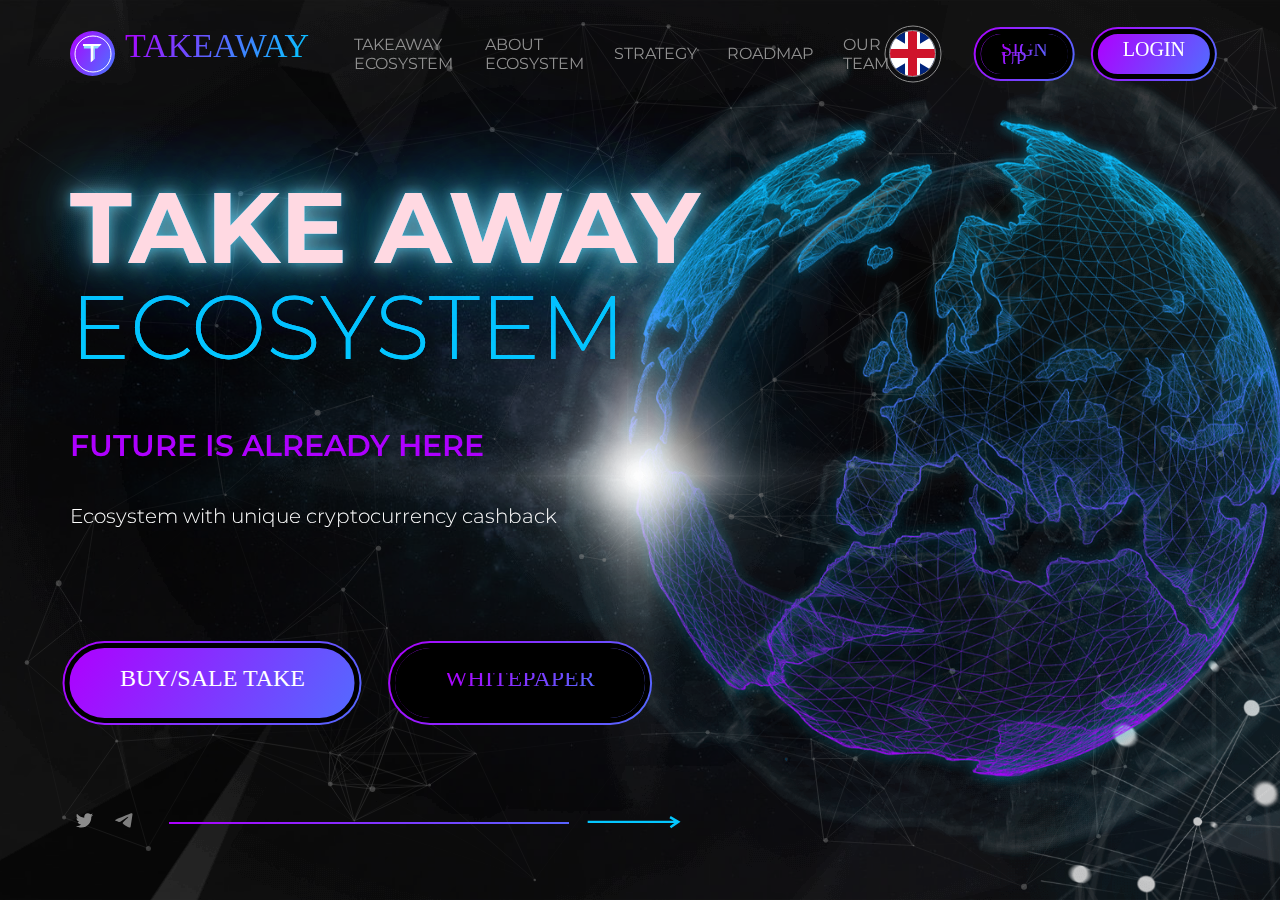
==== index.html @ 667f896a "The first screen and about screen were added." ====
<!DOCTYPE html>
<html lang="en">
<head>
    <meta charset="UTF-8">
    <meta http-equiv="X-UA-Compatible" content="IE=edge">
    <meta name="viewport" content="width=device-width, initial-scale=1.0">
    <!-- Font -->
    <link href="//db.onlinewebfonts.com/c/30b687bc276e6b249902acc9ad3a0e63?family=Metal-Variable" rel="stylesheet" type="text/css"/>
    <!-- Bootstrap CSS -->
    <link rel="stylesheet" href="scss/bootstrap/bootstrap-grid.css">
    <!-- CSS -->
    <link rel="stylesheet" href="scss/main.css">

    <title>Take away ecosystem</title>

</head>
<body>

    <section class="hor-slide">
        <div class="container">
            <header class="header">
                <div class="header-top">
                    <div class="header-top__logo">
                        <a href="index.html">
                            <i class="icon"></i>
                            <!-- /.icon -->
                            <span>Takeaway</span>
                        </a>
                    </div>
                    <!-- /.header-top__logo -->
                    <nav class="header-top__nav">
                        <ul>
                            <li><a href="#">Takeaway ecosystem</a></li>
                            <li><a href="#">About ecosystem</a></li>
                            <li><a href="#">Strategy</a></li>
                            <li><a href="#">Roadmap</a></li>
                            <li><a href="#">Our team</a></li>
                        </ul>
                    </nav>
                    <!-- /.header-top__nav -->
                    <div class="header-top__lang">
                        <ul>
                            <li><a href="#"><img src="img/britain.svg" alt="Flag"></a></li>
                        </ul>
                    </div>
                    <!-- /.header-top__lang -->
                    <div class="header-top__btns">
                        <ul>
                            <li>
                                <a class="border-btn" href="#">
                                    <span>Sign up</span>
                                </a>
                            </li>
                            <li>
                                <a class="fill-btn" href="#">
                                    <span>Login</span>
                                </a>
                            </li>
                        </ul>
                    </div>
                    <!-- /.header-top__btns -->
                </div>
                <!-- /.header-top -->
            </header>
            <!-- /.header -->
            <div class="hor-slide__content">
                <div class="slide-title">
                    <h1>
                        Take away <span>ecosystem</span>
                    </h1>
                    <div class="slide-title__shadow">
                        <div class="slide-title__shadow-glow">
                            Take away
                        </div>
                        <!-- /.slide-title__shadow-glow -->
                        <div class="slide-title__shadow-blink">
                            ecosystem
                        </div>
                        <!-- /.slide-title__shadow-blink -->
                    </div>
                    <!-- /.slide-title__shadow-shadow -->
                </div>
                <!-- /.slide-title -->
                <div class="slide-subtitle">Future is already here</div>
                <!-- /.slide-subtitle -->
                <div class="slide-shortdescription">
                    Ecosystem with unique cryptocurrency cashback
                </div>
                <!-- /.slide-shortdescription -->
                <div class="buttons-group">
                    <ul>
                        <li>
                            <a class="fill-btn" href="#">
                                <span>Buy/sale take</span>
                            </a>
                        </li>
                        <li>
                            <a class="border-btn" href="#">
                                <span>Whitepaper</span>
                            </a>
                        </li>
                    </ul>
                </div>
                <!-- /.buttons-group -->
                <div class="hor-slide__bottom">
                    <div class="hor-slide__bottom-social">
                        <ul>
                            <li><a href="#"><img src="img/twitter.svg" alt="Twitter"></a></li>
                            <li><a href="#"><img src="img/telegram.svg" alt="Telegram"></a></li>
                        </ul>
                    </div>
                    <!-- /.hor-slide__bottom-social -->
                    <div class="hor-slide__bottom-arrow">
                        <span></span>
                        <span></span>
                    </div>
                    <!-- /.hor-slide__bottom-arrow -->
                </div>
                <!-- /.hor-slide__bottom -->
            </div>
        </div>
        <!-- /.first-slide__content -->
        <div class="planet-animation">
            <img src="img/main-planet-dots.png" alt="Lines" class="planet-animation__polygon">
            <img src="img/europe.png" alt="Earth" class="planet-animation__earth">
            <img src="img/main-particule-alpha.png" alt="Polygon" class="planet-animation__lines">
            <img src="img/main-halo-alpha.png" alt="Light" class="planet-animation__light">
        </div>
        <!-- /.planet-animation -->
        <div class="particle-dust">
            <ul class="particle-dust__scene" data-friction-x="2" data-friction-y="1">
                <li class="layer" id="specks" data-depth="0.1"></li>
                <li class="layer" id="layer-2" data-depth="0.25">
                    <div class="img" id="img-2"></div>
                </li>
                <li class="layer" id="layer-3" data-depth="0.45">
                    <div class="img" id="img-3"></div>
                </li>
            </ul>
        </div>
        <!-- /.particle-dust -->
        <div id="particles-triangle"></div>
    </section>
    <!-- /.hor-slide -->

    <!-- Particle JS -->
    <script src="js/particles.min.js"></script>
    <!-- Main JS -->
    <script src="js/main.js"></script>

</body>
</html>
---- scss/main.css ----
@import url("https://fonts.googleapis.com/css2?family=Montserrat:ital,wght@0,300;0,400;0,500;0,600;0,700;0,800;0,900;1,300;1,400;1,500;1,600;1,700;1,800;1,900&display=swap");
@import url("https://fonts.googleapis.com/css2?family=Metal&display=swap");
@import url("//db.onlinewebfonts.com/c/30b687bc276e6b249902acc9ad3a0e63?family=Metal-Variable");
@font-face {
  font-family: "Metal-Variable";
  src: url("//db.onlinewebfonts.com/t/30b687bc276e6b249902acc9ad3a0e63.eot");
  src: url("//db.onlinewebfonts.com/t/30b687bc276e6b249902acc9ad3a0e63.eot?#iefix") format("embedded-opentype"), url("//db.onlinewebfonts.com/t/30b687bc276e6b249902acc9ad3a0e63.woff2") format("woff2"), url("//db.onlinewebfonts.com/t/30b687bc276e6b249902acc9ad3a0e63.woff") format("woff"), url("//db.onlinewebfonts.com/t/30b687bc276e6b249902acc9ad3a0e63.ttf") format("truetype"), url("//db.onlinewebfonts.com/t/30b687bc276e6b249902acc9ad3a0e63.svg#Metal-Variable") format("svg");
}
body {
  font-family: "Montserrat", sans-serif;
  margin: 0;
  background-color: #000;
}

ul {
  margin: 0;
  padding: 0;
  list-style: none;
}

.slide-title h1 {
  margin: 0;
  margin-bottom: 50px;
  font-size: 100px;
  color: #04c7ff;
  line-height: 100%;
  font-weight: 700;
  text-transform: uppercase;
}
.slide-title h1 span {
  display: block;
  font-size: 90px;
  font-weight: 300;
}

.slide-subtitle {
  color: #ae00ff;
  font-size: 30px;
  font-weight: 600;
  text-transform: uppercase;
}

.slide-description {
  margin-bottom: 70px;
}
.slide-description p {
  margin-bottom: 40px;
  color: #fff;
  font-size: 18px;
  line-height: 30px;
}
.slide-description p:last-child {
  margin-bottom: 0;
}
.slide-description p strong {
  color: #04c7ff;
  font-weight: 700;
  text-transform: uppercase;
}

.slide-shortdescription {
  font-size: 20px;
  color: #fff;
  font-weight: 300;
}

.fill-btn {
  position: relative;
  font-family: "Metal-Variable";
  display: flex;
  align-items: center;
  justify-content: center;
  padding: 25px 50px;
  width: -moz-fit-content;
  width: fit-content;
  color: #000;
  font-size: 24px;
  background: linear-gradient(120deg, #ae00ff, #04c7ff);
  background-size: 200%;
  animation: animationgradientlogo 5s ease-in-out infinite;
  border-radius: 50px;
  text-decoration: none;
  text-transform: uppercase;
  transition: all 0.3s ease-in-out;
}
.fill-btn span {
  height: 20px;
  color: #fff;
  line-height: 10px;
}
.fill-btn::before {
  position: absolute;
  top: 50%;
  left: 50%;
  transform: translate(-50%, -50%);
  content: "";
  display: block;
  width: 100%;
  height: 100%;
  padding: 0px;
  border: 5px solid #000;
  border-radius: 50px;
}
.fill-btn::after {
  position: absolute;
  top: 50%;
  left: 50%;
  transform: translate(-50%, -50%);
  content: "";
  display: block;
  width: 100%;
  height: 100%;
  padding: 7px;
  background: linear-gradient(120deg, #ae00ff, #04c7ff);
  background-size: 200%;
  border-radius: 50px;
  z-index: -1;
}

.border-btn {
  position: relative;
  font-family: "Metal-Variable";
  display: flex;
  align-items: center;
  justify-content: center;
  padding: 25px 50px;
  width: -moz-fit-content;
  width: fit-content;
  color: #000;
  font-size: 24px;
  background: #000;
  background-size: 200%;
  animation: animationgradientlogo 5s ease-in-out infinite;
  border-radius: 50px;
  text-decoration: none;
  text-transform: uppercase;
  transition: all 0.3s ease-in-out;
}
.border-btn span {
  height: 20px;
  background-image: linear-gradient(120deg, #ae00ff, #04c7ff);
  background-size: 200%;
  -webkit-text-fill-color: transparent;
  -webkit-background-clip: text;
  background-clip: text;
  animation: animationgradientlogo 5s ease-in-out infinite;
  line-height: 10px;
}
.border-btn::before {
  position: absolute;
  top: 50%;
  left: 50%;
  transform: translate(-50%, -50%);
  content: "";
  display: block;
  width: 100%;
  height: 100%;
  padding: 0px;
  border: 5px solid #000;
  border-radius: 50px;
}
.border-btn::after {
  position: absolute;
  top: 50%;
  left: 50%;
  transform: translate(-50%, -50%);
  content: "";
  display: block;
  width: 100%;
  height: 100%;
  padding: 7px;
  background: linear-gradient(120deg, #ae00ff, #04c7ff);
  background-size: 200%;
  border-radius: 50px;
  z-index: -1;
}

.header {
  position: relative;
  padding-bottom: 100px;
  z-index: 10;
}
.header-top {
  display: flex;
  align-items: center;
  justify-content: space-between;
}
.header-top__logo {
  font-family: "Metal-Variable";
  display: flex;
  align-items: center;
  margin-right: 45px;
}
.header-top__logo a {
  display: flex;
  align-items: center;
  text-decoration: none;
}
.header-top__logo a span {
  height: 45px;
  font-size: 34px;
  line-height: 30px;
  text-transform: uppercase;
  background-image: linear-gradient(120deg, #ae00ff, #04c7ff, #ae00ff);
  background-size: 200%;
  -webkit-text-fill-color: transparent;
  -webkit-background-clip: text;
  background-clip: text;
  animation: animationgradientlogo 5s ease-in-out infinite;
}
.header-top__logo a i.icon {
  position: relative;
  display: block;
  width: 45px;
  height: 45px;
  margin-right: 10px;
  border-radius: 50px;
  background-image: linear-gradient(120deg, #ae00ff, #04c7ff);
  background-size: 200%;
  -webkit-text-fill-color: transparent;
  animation: animationgradientlogo 5s ease-in-out infinite;
}
.header-top__logo a i.icon::after {
  position: absolute;
  top: 50%;
  left: 50%;
  transform: translate(-50%, -50%);
  content: "";
  display: block;
  width: 35px;
  height: 35px;
  background-image: url(../img/letter-t.svg);
  background-position: center;
  background-repeat: no-repeat;
  background-size: 20px;
  border: 1px solid #fff;
  border-radius: 50px;
}
.header-top__nav ul {
  display: flex;
  align-items: center;
  margin: 0;
  padding: 0;
  list-style: none;
}
.header-top__nav ul li {
  margin-right: 30px;
}
.header-top__nav ul li:last-child {
  margin-right: 0;
}
.header-top__nav ul li a {
  color: #909090;
  font-size: 16px;
  font-weight: 400;
  text-decoration: none;
  text-transform: uppercase;
  transition: all 0.3s ease-in-out;
}
.header-top__nav ul li a:hover {
  color: #ae00ff;
}
.header-top__lang ul li a {
  position: relative;
  display: block;
  width: 45px;
  height: 45px;
  border-radius: 50px;
  border: 1px solid #909090;
}
.header-top__lang ul li a::before {
  position: absolute;
  top: 50%;
  left: 50%;
  transform: translate(-50%, -50%);
  content: "";
  display: block;
  width: 55px;
  height: 55px;
  border-radius: 50px;
  border: 1px solid #909090;
}
.header-top__lang ul li a img {
  width: 100%;
  height: 100%;
  -o-object-position: center;
     object-position: center;
  -o-object-fit: cover;
     object-fit: cover;
  border-radius: 50px;
}
.header-top__btns {
  margin-left: 45px;
}
.header-top__btns ul {
  display: flex;
  align-items: center;
}
.header-top__btns ul li {
  margin-right: 30px;
}
.header-top__btns ul li:last-child {
  margin-right: 0;
}
.header-top__btns ul li a {
  padding: 10px 20px;
  font-size: 20px;
}
.header-top__btns ul li a.fill-btn {
  padding: 10px 25px;
}

.hor-slide {
  position: relative;
  padding: 30px 0 60px 0;
  height: calc(100vh - 90px);
  background-color: #000;
  background-image: url(../img/main-background.jpg);
  background-position: center;
  background-size: cover;
  background-repeat: no-repeat;
  overflow: hidden;
}
.hor-slide::after {
  position: absolute;
  top: 50%;
  left: 50%;
  transform: translate(-50%, -50%);
  content: "";
  display: block;
  width: 100%;
  height: 100vh;
  background-image: url(../img/main-triangle-bg.png);
  background-repeat: no-repeat;
  background-position: center;
  animation: background-zoom 3s linear infinite alternate;
}
.hor-slide .container {
  height: 100%;
}
.hor-slide .slide-title {
  position: relative;
}
.hor-slide .slide-title__shadow {
  position: absolute;
  top: 0;
  font-size: 100px;
  font-weight: 700;
  color: #04c7ff;
  line-height: 100%;
  text-transform: uppercase;
}
.hor-slide .slide-title__shadow-glow {
  color: #ffd9e2;
  text-shadow: 0 0 0 transparent, 0 0 10px rgba(4, 199, 255, 0.4), 0 0 20px rgba(255, 255, 255, 0.5), 0 0 40px rgba(4, 199, 255, 0.4), 0 0 80px rgba(4, 199, 255, 0.4), 0 0 100px rgba(4, 199, 255, 0.4), 0 0 150px rgba(4, 199, 255, 0.4), 0 0 300px rgba(4, 199, 255, 0.4), 0 0 600px rgba(4, 199, 255, 0.4);
  -webkit-backface-visibility: hidden;
          backface-visibility: hidden;
}
.hor-slide .slide-title__shadow-blink {
  display: block;
  font-size: 90px;
  font-weight: 300;
}
.hor-slide .slide-subtitle {
  margin-bottom: 40px;
}
.hor-slide__content {
  position: relative;
  display: flex;
  flex-direction: column;
  height: calc(100% - 150px);
  z-index: 5;
}
.hor-slide .buttons-group {
  margin-top: 120px;
}
.hor-slide .buttons-group ul {
  display: flex;
  align-items: center;
}
.hor-slide .buttons-group ul li {
  margin-right: 40px;
}
.hor-slide .buttons-group ul li:last-child {
  margin-right: 0;
}
.hor-slide .planet-animation {
  position: absolute;
  top: 50%;
  left: 75%;
  transform: translate(-50%, -50%) scale(1.1);
  max-width: 900px;
  width: 100%;
  height: 100%;
  z-index: 4;
}
.hor-slide .planet-animation__polygon {
  position: absolute;
  top: 50%;
  left: 50%;
  height: 105%;
  animation: polygonrotation 30s infinite linear;
  z-index: 1;
}
.hor-slide .planet-animation__earth {
  position: absolute;
  top: 50%;
  left: 50%;
  transform: translate(-50%, -50%);
  height: 85%;
  z-index: 3;
}
.hor-slide .planet-animation__lines {
  position: absolute;
  top: 50%;
  left: 50%;
  height: 100%;
  animation: linesrotation 50s infinite linear;
}
.hor-slide .planet-animation__light {
  position: absolute;
  top: 50%;
  left: -30%;
  transform: translateY(-50%);
  width: 850px;
  height: 750px;
  z-index: 5;
  animation: lightblick 5s infinite linear;
}
.hor-slide__bottom {
  position: absolute;
  left: 0;
  bottom: 0;
  display: flex;
  align-items: center;
  width: 100%;
  z-index: 5;
}
.hor-slide__bottom-social {
  margin-right: 30px;
}
.hor-slide__bottom-social ul {
  display: flex;
  align-items: center;
}
.hor-slide__bottom-social ul li {
  margin-right: 10px;
}
.hor-slide__bottom-social ul li:last-child {
  margin-right: 0;
}
.hor-slide__bottom-social ul li a {
  transition: all 0.3s ease-out;
}
.hor-slide__bottom-social ul li a img {
  filter: grayscale(1);
  transform: scale(0.6);
  transition: all 0.3s ease-out;
}
.hor-slide__bottom-social ul li a:hover img {
  filter: grayscale(0);
  transform: scale(1);
  transition: all 0.3s ease-out;
}
.hor-slide__bottom-arrow {
  display: flex;
  align-items: center;
  width: 100%;
}
.hor-slide__bottom-arrow span:nth-of-type(1) {
  display: block;
  max-width: 400px;
  width: 100%;
  height: 2px;
  background: linear-gradient(120deg, #ae00ff, #04c7ff);
  background-size: 200%;
  animation: animationgradientlogo 5s ease-in-out infinite;
}
.hor-slide__bottom-arrow span:nth-of-type(2) {
  width: 100px;
  height: 13px;
  margin-left: 15px;
  background-image: url(../img/long-arrow.svg);
  background-size: contain;
  background-position: center;
  background-repeat: no-repeat;
  animation: animationmarginleft 2s linear infinite;
}
.hor-slide__second {
  background-image: url(../img/second-slide-bg.jpg);
  animation: backgroundsize 20s infinite ease-in-out;
}
.hor-slide__second::after {
  display: none;
}
.hor-slide__second .slide-subtitle {
  margin-bottom: 65px;
  font-size: 24px;
}
.hor-slide__second-image {
  position: relative;
  padding-right: 100px;
}
.hor-slide__second-image img {
  width: 100%;
  height: 100%;
}
.hor-slide__second-image img:nth-of-type(1) {
  animation: phonetransform 2s infinite ease-in-out;
}
.hor-slide__second-image img:nth-of-type(2) {
  position: absolute;
  top: 50%;
  left: 45%;
  transform: translate(-50%, -50%);
  z-index: -1;
  animation: dotsrotation 40s infinite linear;
}
.hor-slide__second .particle-dust {
  opacity: 0.3;
}
.hor-slide__second #particles-triangle {
  top: auto;
  bottom: 0;
  transform: none;
  height: 40%;
  opacity: 0.5;
}

.particle-dust__scene li#specks {
  position: absolute;
  z-index: 999;
  height: 100vh;
  width: 100vw;
}
.particle-dust__scene li .img {
  position: absolute;
  height: 100000px;
  width: 100000px;
  top: -8500px;
  left: -8000px;
  animation-timing-function: cubic-bezier(0.25, 0.25, 0.75, 0.75);
  animation-name: float;
  animation-iteration-count: infinite;
}
.particle-dust__scene li .img#img-1 {
  opacity: 0.5;
  background: url("https://image.ibb.co/jcTvpv/dust1.jpg");
  background-repeat: repeat;
  animation-duration: 600s;
  mix-blend-mode: screen;
}
.particle-dust__scene li .img#img-2 {
  opacity: 0.4;
  background: url("https://image.ibb.co/goU1Uv/dust2.jpg");
  background-repeat: repeat;
  animation-duration: 450s;
  mix-blend-mode: screen;
}
.particle-dust__scene li .img#img-3 {
  opacity: 0.35;
  background: url("https://image.ibb.co/cymRwa/dust3.jpg");
  background-repeat: repeat;
  animation-duration: 350s;
  mix-blend-mode: screen;
}

#particles-triangle {
  position: absolute;
  top: 50%;
  transform: translateY(-50%);
  width: 100%;
  height: 100%;
  z-index: 0;
}

@keyframes animationgradientlogo {
  0%, 100% {
    background-position: 0 50%;
  }
  50% {
    background-position: 100% 50%;
  }
}
@keyframes animationmarginleft {
  0% {
    margin-left: 10px;
  }
  50% {
    margin-left: 20px;
  }
  100% {
    margin-left: 10px;
  }
}
@keyframes twinkle {
  0% {
    transform: translate(0px, 0px);
  }
  30% {
    opacity: 0;
  }
  50% {
    opacity: 0.75;
  }
  70% {
    opacity: 0;
  }
  100% {
    transform: translate(175px, 100px);
  }
}
@keyframes float {
  0% {
    transform: translate(0px, 0px);
  }
  100% {
    transform: translate(8000px, 4000px);
  }
}
@keyframes polygonrotation {
  0% {
    transform: translate(-50%, -50%) rotate(0);
  }
  100% {
    transform: translate(-50%, -50%) rotate(360deg);
  }
}
@keyframes linesrotation {
  0% {
    transform: translate(-50%, -50%) rotate(0) scale(1);
  }
  50% {
    transform: translate(-50%, -50%) rotate(-180deg) scale(0.8);
  }
  100% {
    transform: translate(-50%, -50%) rotate(-360deg) scale(1);
  }
}
@keyframes lightblick {
  0% {
    opacity: 1;
  }
  25% {
    opacity: 0.7;
  }
  50% {
    opacity: 1;
  }
  75% {
    opacity: 0.5;
  }
  100% {
    opacity: 1;
  }
}
@keyframes dotsrotation {
  0% {
    transform: translate(-50%, -50%) rotate(0);
  }
  100% {
    transform: translate(-50%, -50%) rotate(360deg);
  }
}
@keyframes phonetransform {
  0% {
    transform: translateY(0);
  }
  50% {
    transform: translateY(20px);
  }
  100% {
    transform: translateY(0);
  }
}
@keyframes backgroundsize {
  0% {
    background-size: 100%;
  }
  50% {
    background-size: 110%;
  }
  100% {
    background-size: 100%;
  }
}/*# sourceMappingURL=main.css.map */
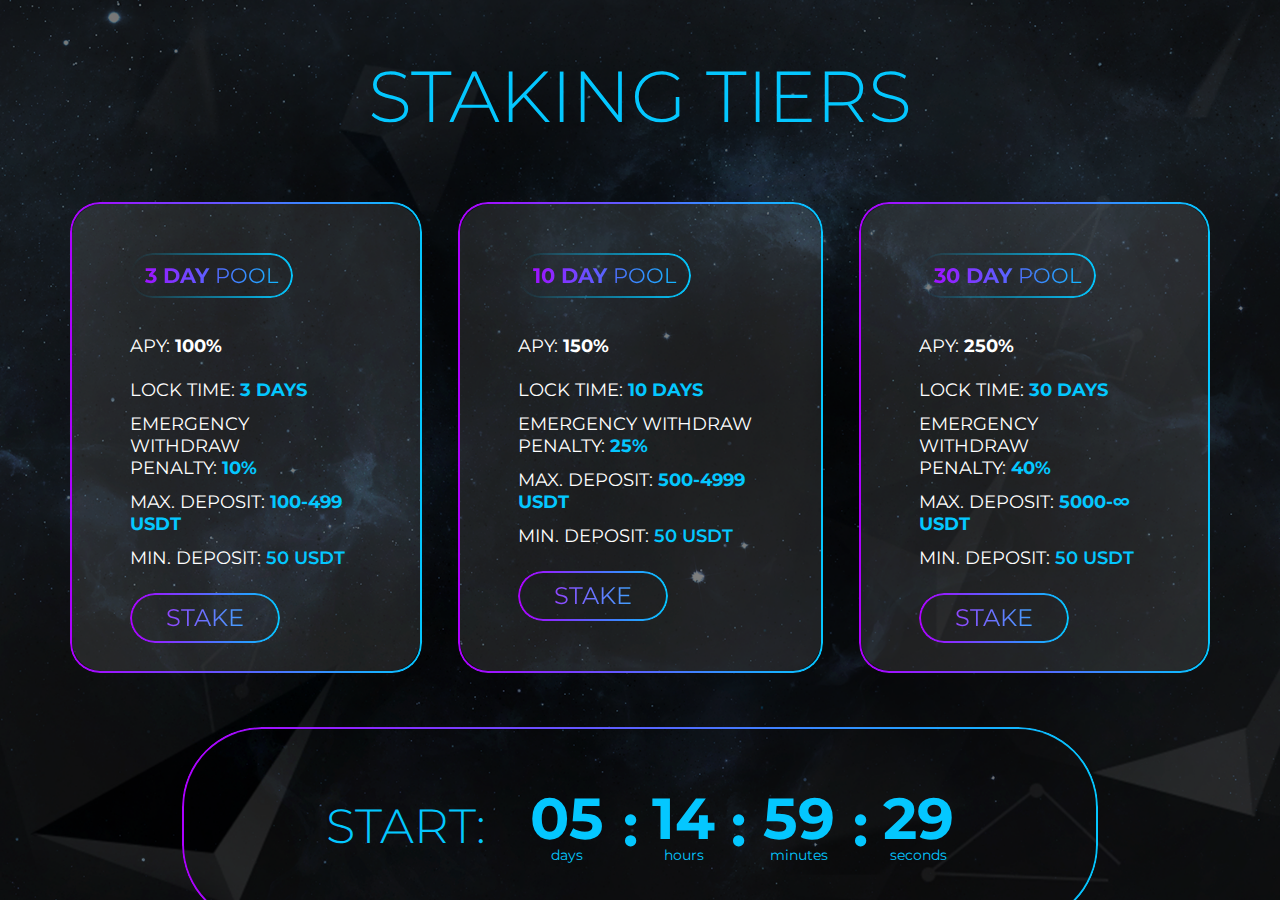
==== commit b9f67034: "Tiers section was added. Architect wip" ====
--- a/index.html
+++ b/index.html
@@ -16,7 +16,7 @@
 </head>
 <body>
 
-    <section class="hor-slide">
+    <section class="hor-slide" hidden>
         <div class="container">
             <header class="header">
                 <div class="header-top">
@@ -143,6 +143,230 @@
     </section>
     <!-- /.hor-slide -->
 
+    <section class="tiers">
+      <div class="container">
+        <div class="tiers__content">
+          <h2 class="section-heading text-center tiers__heading">
+            Staking tiers
+          </h2>
+          <!-- /.section-heading -->
+          <div class="tiers__cards">
+            <div class="tiers__card">
+              <h3 class="tiers__card-heading">
+                <span class="bold">
+                  3 DAY
+                </span>
+                POOL
+              </h3>
+              <!-- /.tiers__card-heading -->
+              <h4 class="tiers__card-sub-haeding">
+                APY:
+                <span class="bold">100%</span>
+              </h4>
+              <!-- /.tiers__card-sub-heading -->
+              <ul class="tiers__card-list">
+                <li class="tiers__card-item">
+                  Lock time: 
+                  <span class="bold text-blue">
+                    3 days
+                </span>
+                </li>
+                <!-- /.tiers__card-item -->
+                <li class="tiers__card-item">
+                  Emergency Withdraw 
+                  <br>
+                  Penalty: 
+                  <span class="bold text-blue">
+                    10%
+                </span>
+                </li>
+                <!-- /.tiers__card-item -->
+                <li class="tiers__card-item">
+                  Max. deposit: 
+                  <span class="bold text-blue">
+                     100-499 USDT
+                </span>
+                </li>
+                <!-- /.tiers__card-item -->
+                <li class="tiers__card-item">
+                  Min. deposit: 
+                  <span class="semi-bold text-blue">
+                     50 USDT
+                </span>
+                </li>
+                <!-- /.tiers__card-item -->
+              </ul>
+              <!-- /.tiers__card-list -->
+              <a
+                href="#"
+                class="button button--outline"
+              >
+                stake
+              </a>
+              <!-- /.button -->
+            </div>
+            <!-- /.tiers__card -->
+            <div class="tiers__card">
+              <h3 class="tiers__card-heading">
+                <span class="bold">
+                  10 DAY
+                </span>
+                POOL
+              </h3>
+              <!-- /.tiers__card-heading -->
+              <h4 class="tiers__card-sub-haeding">
+                APY:
+                <span class="bold">150%</span>
+              </h4>
+              <!-- /.tiers__card-sub-heading -->
+              <ul class="tiers__card-list">
+                <li class="tiers__card-item">
+                  Lock time: 
+                  <span class="bold text-blue">
+                    10 days
+                </span>
+                </li>
+                <!-- /.tiers__card-item -->
+                <li class="tiers__card-item">
+                  Emergency Withdraw 
+                  <br>
+                  Penalty: 
+                  <span class="bold text-blue">
+                    25%
+                </span>
+                </li>
+                <!-- /.tiers__card-item -->
+                <li class="tiers__card-item">
+                  Max. deposit: 
+                  <span class="bold text-blue">
+                     500-4999 USDT
+                </span>
+                </li>
+                <!-- /.tiers__card-item -->
+                <li class="tiers__card-item">
+                  Min. deposit: 
+                  <span class="semi-bold text-blue">
+                     50 USDT
+                </span>
+                </li>
+                <!-- /.tiers__card-item -->
+              </ul>
+              <!-- /.tiers__card-list -->
+              <a
+                href="#"
+                class="button button--outline"
+              >
+                stake
+              </a>
+              <!-- /.button -->
+            </div>
+            <!-- /.tiers__card -->
+            <div class="tiers__card">
+              <h3 class="tiers__card-heading">
+                <span class="bold">
+                  30 DAY
+                </span>
+                POOL
+              </h3>
+              <!-- /.tiers__card-heading -->
+              <h4 class="tiers__card-sub-haeding">
+                APY:
+                <span class="bold">250%</span>
+              </h4>
+              <!-- /.tiers__card-sub-heading -->
+              <ul class="tiers__card-list">
+                <li class="tiers__card-item">
+                  Lock time: 
+                  <span class="bold text-blue">
+                    30 days
+                </span>
+                </li>
+                <!-- /.tiers__card-item -->
+                <li class="tiers__card-item">
+                  Emergency Withdraw 
+                  <br>
+                  Penalty: 
+                  <span class="bold text-blue">
+                    40%
+                </span>
+                </li>
+                <!-- /.tiers__card-item -->
+                <li class="tiers__card-item">
+                  Max. deposit: 
+                  <span class="bold text-blue">
+                    5000-∞ USDT
+                </span>
+                </li>
+                <!-- /.tiers__card-item -->
+                <li class="tiers__card-item">
+                  Min. deposit: 
+                  <span class="semi-bold text-blue">
+                     50 USDT
+                </span>
+                </li>
+                <!-- /.tiers__card-item -->
+              </ul>
+              <!-- /.tiers__card-list -->
+              <a
+                href="#"
+                class="button button--outline"
+              >
+                stake
+              </a>
+              <!-- /.button -->
+            </div>
+            <!-- /.tiers__card -->
+          </div>
+          <!-- /.tiers__cards -->
+          <div class="tiers__time">
+            <h3 class="tiers__time-title light">
+              start:
+            </h3>
+            <!-- /.tiers__time-title -->
+            <ul class="tiers__time-list">
+              <li class="tiers__time-item bold text-blue">
+                05
+                <span class="tiers__time-value regular">
+                  days
+                </span>
+                <!-- /.tiers__time-value -->
+              </li>
+              <!-- /.tiers__time-item -->
+              <li class="tiers__time-item bold text-blue">
+                14
+                <span class="tiers__time-value regular">
+                  hours
+                </span>
+                <!-- /.tiers__time-value -->
+              </li>
+              <!-- /.tiers__time-item -->
+              <li class="tiers__time-item bold text-blue">
+                59
+                <span class="tiers__time-value regular">
+                  minutes
+                </span>
+                <!-- /.tiers__time-value -->
+              </li>
+              <!-- /.tiers__time-item -->
+              <li class="tiers__time-item bold text-blue">
+                29
+                <span class="tiers__time-value regular">
+                  seconds
+                </span>
+                <!-- /.tiers__time-value -->
+              </li>
+              <!-- /.tiers__time-item -->
+            </ul>
+            <!-- /.tiers__time-list -->
+          </div>
+          <!-- /.tiers__time -->
+        </div>
+        <!-- /.tiers__content -->
+      </div>
+      <!-- /.container -->
+    </section>
+    <!-- /.tiers -->
+
     <!-- Particle JS -->
     <script src="js/particles.min.js"></script>
     <!-- Main JS -->
--- a/scss/main.css
+++ b/scss/main.css
@@ -6,6 +6,28 @@
   src: url("//db.onlinewebfonts.com/t/30b687bc276e6b249902acc9ad3a0e63.eot");
   src: url("//db.onlinewebfonts.com/t/30b687bc276e6b249902acc9ad3a0e63.eot?#iefix") format("embedded-opentype"), url("//db.onlinewebfonts.com/t/30b687bc276e6b249902acc9ad3a0e63.woff2") format("woff2"), url("//db.onlinewebfonts.com/t/30b687bc276e6b249902acc9ad3a0e63.woff") format("woff"), url("//db.onlinewebfonts.com/t/30b687bc276e6b249902acc9ad3a0e63.ttf") format("truetype"), url("//db.onlinewebfonts.com/t/30b687bc276e6b249902acc9ad3a0e63.svg#Metal-Variable") format("svg");
 }
+.tiers__time::before, .tiers__card:before, .button--outline:before, .tiers__card-heading, .button {
+  background: linear-gradient(to right, #ae00ff, #04c7ff);
+}
+
+.tiers__time::before, .tiers__card-heading:before, .tiers__card:before, .button--outline:before {
+  position: absolute;
+  inset: 0;
+  -webkit-mask: linear-gradient(#fff 0 0) content-box, linear-gradient(#fff 0 0);
+  -webkit-mask-composite: xor;
+  mask-composite: exclude;
+  z-index: 1;
+}
+
+.tiers__card-heading:before {
+  background: linear-gradient(to right, transparent, #04c7ff);
+}
+
+.tiers__card-heading, .button {
+  -webkit-background-clip: text;
+  -webkit-text-fill-color: transparent;
+}
+
 body {
   font-family: "Montserrat", sans-serif;
   margin: 0;
@@ -18,50 +40,36 @@
   list-style: none;
 }
 
-.slide-title h1 {
-  margin: 0;
-  margin-bottom: 50px;
-  font-size: 100px;
+.section-heading {
+  font-size: 72px;
+  line-height: 100%;
+  text-transform: uppercase;
   color: #04c7ff;
-  line-height: 100%;
+  font-weight: 300;
+}
+
+.text-center {
+  text-align: center;
+}
+
+.text-blue {
+  color: #04c7ff;
+}
+
+.light {
+  font-weight: 300;
+}
+
+.regular {
+  font-weight: 400;
+}
+
+.semi-bold {
+  font-weight: 600;
+}
+
+.bold {
   font-weight: 700;
-  text-transform: uppercase;
-}
-.slide-title h1 span {
-  display: block;
-  font-size: 90px;
-  font-weight: 300;
-}
-
-.slide-subtitle {
-  color: #ae00ff;
-  font-size: 30px;
-  font-weight: 600;
-  text-transform: uppercase;
-}
-
-.slide-description {
-  margin-bottom: 70px;
-}
-.slide-description p {
-  margin-bottom: 40px;
-  color: #fff;
-  font-size: 18px;
-  line-height: 30px;
-}
-.slide-description p:last-child {
-  margin-bottom: 0;
-}
-.slide-description p strong {
-  color: #04c7ff;
-  font-weight: 700;
-  text-transform: uppercase;
-}
-
-.slide-shortdescription {
-  font-size: 20px;
-  color: #fff;
-  font-weight: 300;
 }
 
 .fill-btn {
@@ -175,6 +183,23 @@
   z-index: -1;
 }
 
+.button {
+  display: inline-flex;
+  text-transform: uppercase;
+  text-decoration: none;
+  position: relative;
+}
+.button--outline {
+  font-size: 24px;
+  line-height: 100%;
+  padding: 13px 36px;
+}
+.button--outline:before {
+  content: "";
+  border-radius: 30px;
+  padding: 2px;
+}
+
 .header {
   position: relative;
   padding-bottom: 100px;
@@ -308,6 +333,170 @@
 }
 .header-top__btns ul li a.fill-btn {
   padding: 10px 25px;
+}
+
+.tiers {
+  position: relative;
+  height: 100vh;
+  background-color: #000;
+  background-image: url(../img/tiers-bg.png);
+  background-position: center;
+  background-size: cover;
+  background-repeat: no-repeat;
+  overflow: hidden;
+}
+.tiers__heading {
+  margin-bottom: 70px;
+}
+.tiers__cards {
+  display: flex;
+  justify-content: center;
+  gap: 36px;
+  margin-bottom: 54px;
+}
+.tiers__card {
+  padding: 30px 60px;
+  box-sizing: border-box;
+  border-radius: 30px;
+  color: #fff;
+  position: relative;
+  text-transform: uppercase;
+  font-size: 18px;
+}
+.tiers__card:before {
+  content: "";
+  border-radius: 30px;
+  padding: 2px;
+}
+.tiers__card::after {
+  content: "";
+  width: calc(100% - 4px);
+  height: calc(100% - 4px);
+  position: absolute;
+  background: #fff;
+  border-radius: 30px;
+  opacity: 0.1;
+  top: 2px;
+  left: 2px;
+}
+.tiers__card-heading {
+  display: inline-block;
+  font-weight: 400;
+  text-transform: uppercase;
+  position: relative;
+  padding: 10px 15px;
+  margin-bottom: 15px;
+  z-index: 2;
+}
+.tiers__card-heading:before {
+  content: "";
+  border-radius: 30px;
+  padding: 2px;
+}
+.tiers__card-sub-haeding {
+  font-weight: 400;
+  line-height: 100%;
+  margin-bottom: 24px;
+  position: relative;
+  z-index: 2;
+}
+.tiers__card-list {
+  display: flex;
+  flex-direction: column;
+  gap: 12px;
+  margin: 0 0 24px 0;
+  position: relative;
+  z-index: 2;
+}
+.tiers__time {
+  position: relative;
+  display: flex;
+  align-items: center;
+  padding: 22px 144px;
+  margin: 0 auto;
+  width: -moz-max-content;
+  width: max-content;
+}
+.tiers__time::before {
+  content: "";
+  border-radius: 80px;
+  padding: 2px;
+}
+.tiers__time-title {
+  display: inline-flex;
+  text-transform: uppercase;
+  font-size: 48px;
+  margin-right: 44px;
+  color: #04c7ff;
+}
+.tiers__time-list {
+  display: flex;
+  gap: 48px;
+}
+.tiers__time-item {
+  font-size: 58px;
+  line-height: 100%;
+  display: flex;
+  flex-direction: column;
+  align-items: center;
+  position: relative;
+}
+.tiers__time-item:not(:last-child)::after {
+  content: ":";
+  position: absolute;
+  top: 50%;
+  left: 125%;
+  transform: translateY(-50%);
+}
+.tiers__time-value {
+  font-size: 14px;
+  line-height: 100%;
+}
+
+.slide-title h1 {
+  margin: 0;
+  margin-bottom: 50px;
+  font-size: 100px;
+  color: #04c7ff;
+  line-height: 100%;
+  font-weight: 700;
+  text-transform: uppercase;
+}
+.slide-title h1 span {
+  display: block;
+  font-size: 90px;
+  font-weight: 300;
+}
+
+.slide-subtitle {
+  color: #ae00ff;
+  font-size: 30px;
+  font-weight: 600;
+  text-transform: uppercase;
+}
+
+.slide-description {
+  margin-bottom: 70px;
+}
+.slide-description p {
+  margin-bottom: 40px;
+  color: #fff;
+  font-size: 18px;
+  line-height: 30px;
+}
+.slide-description p:last-child {
+  margin-bottom: 0;
+}
+.slide-description p strong {
+  color: #04c7ff;
+  font-weight: 700;
+  text-transform: uppercase;
+}
+
+.slide-shortdescription {
+  font-size: 20px;
+  color: #fff;
+  font-weight: 300;
 }
 
 .hor-slide {
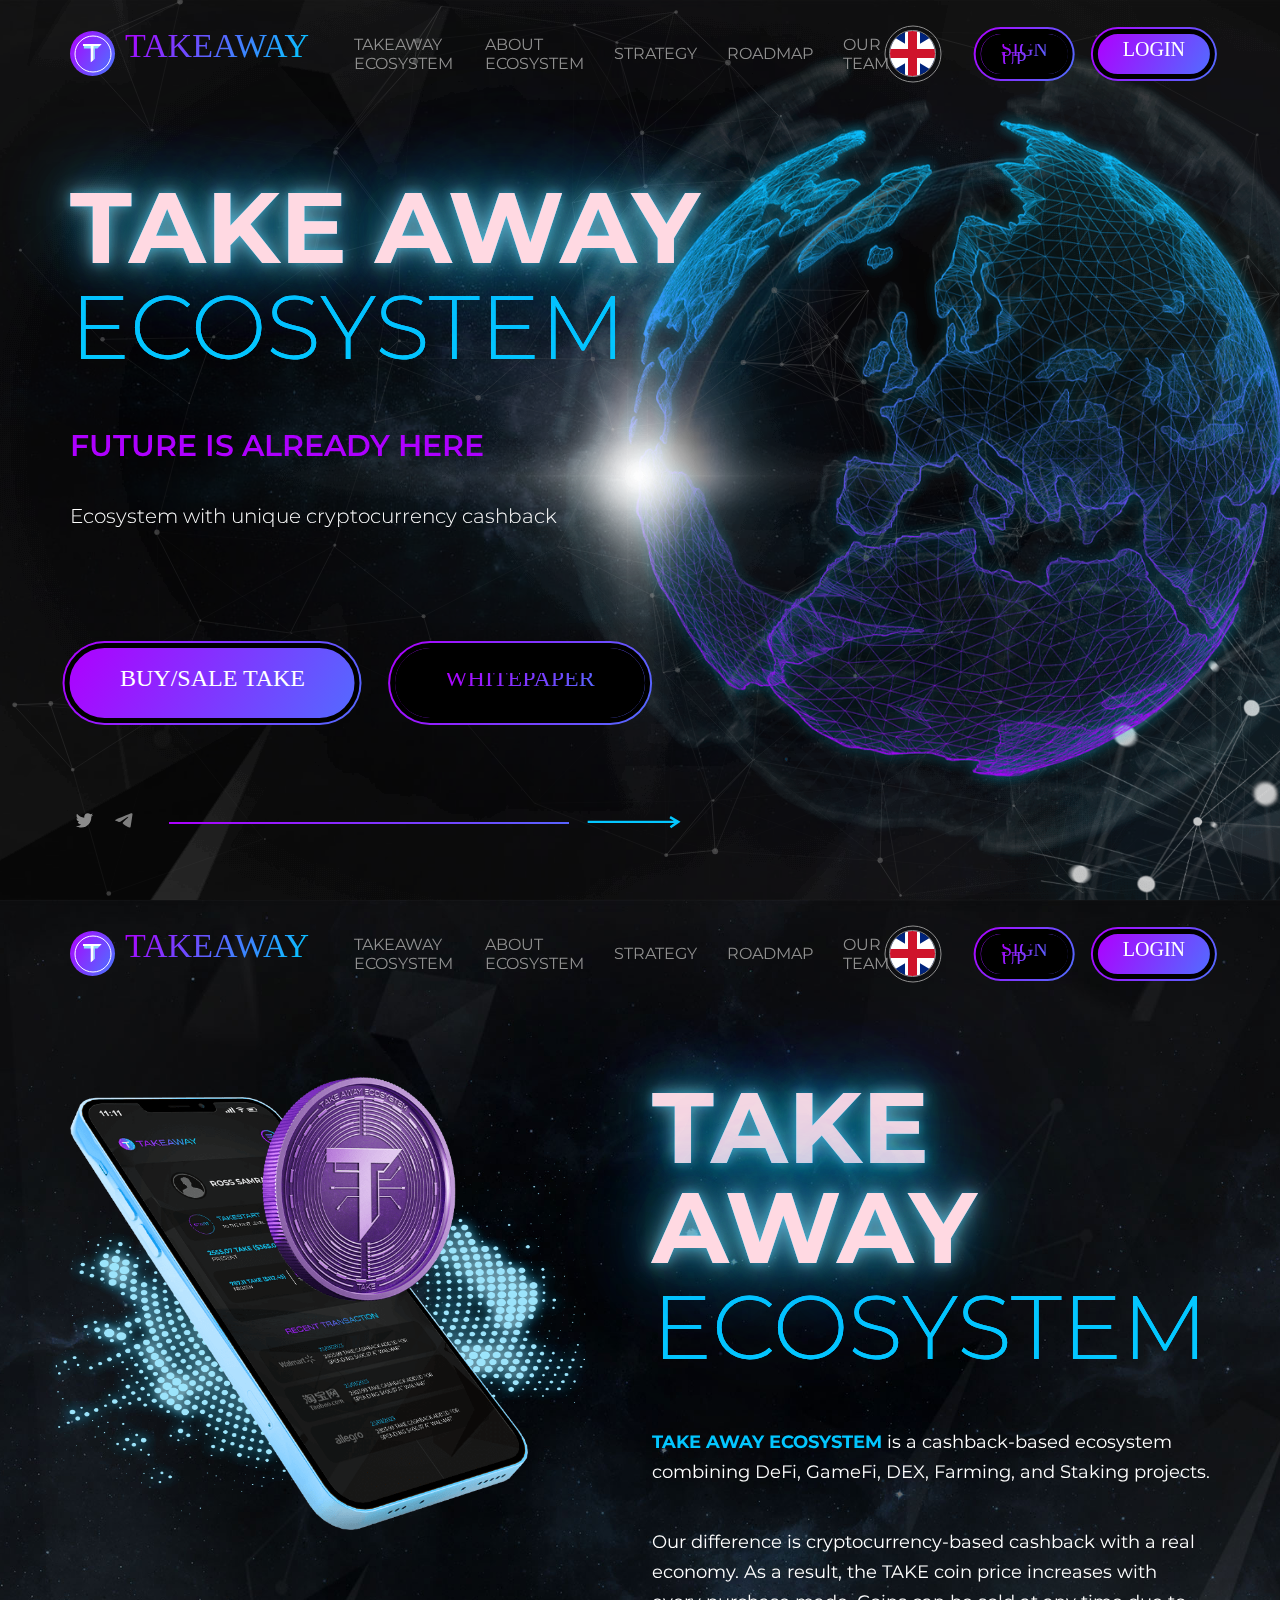
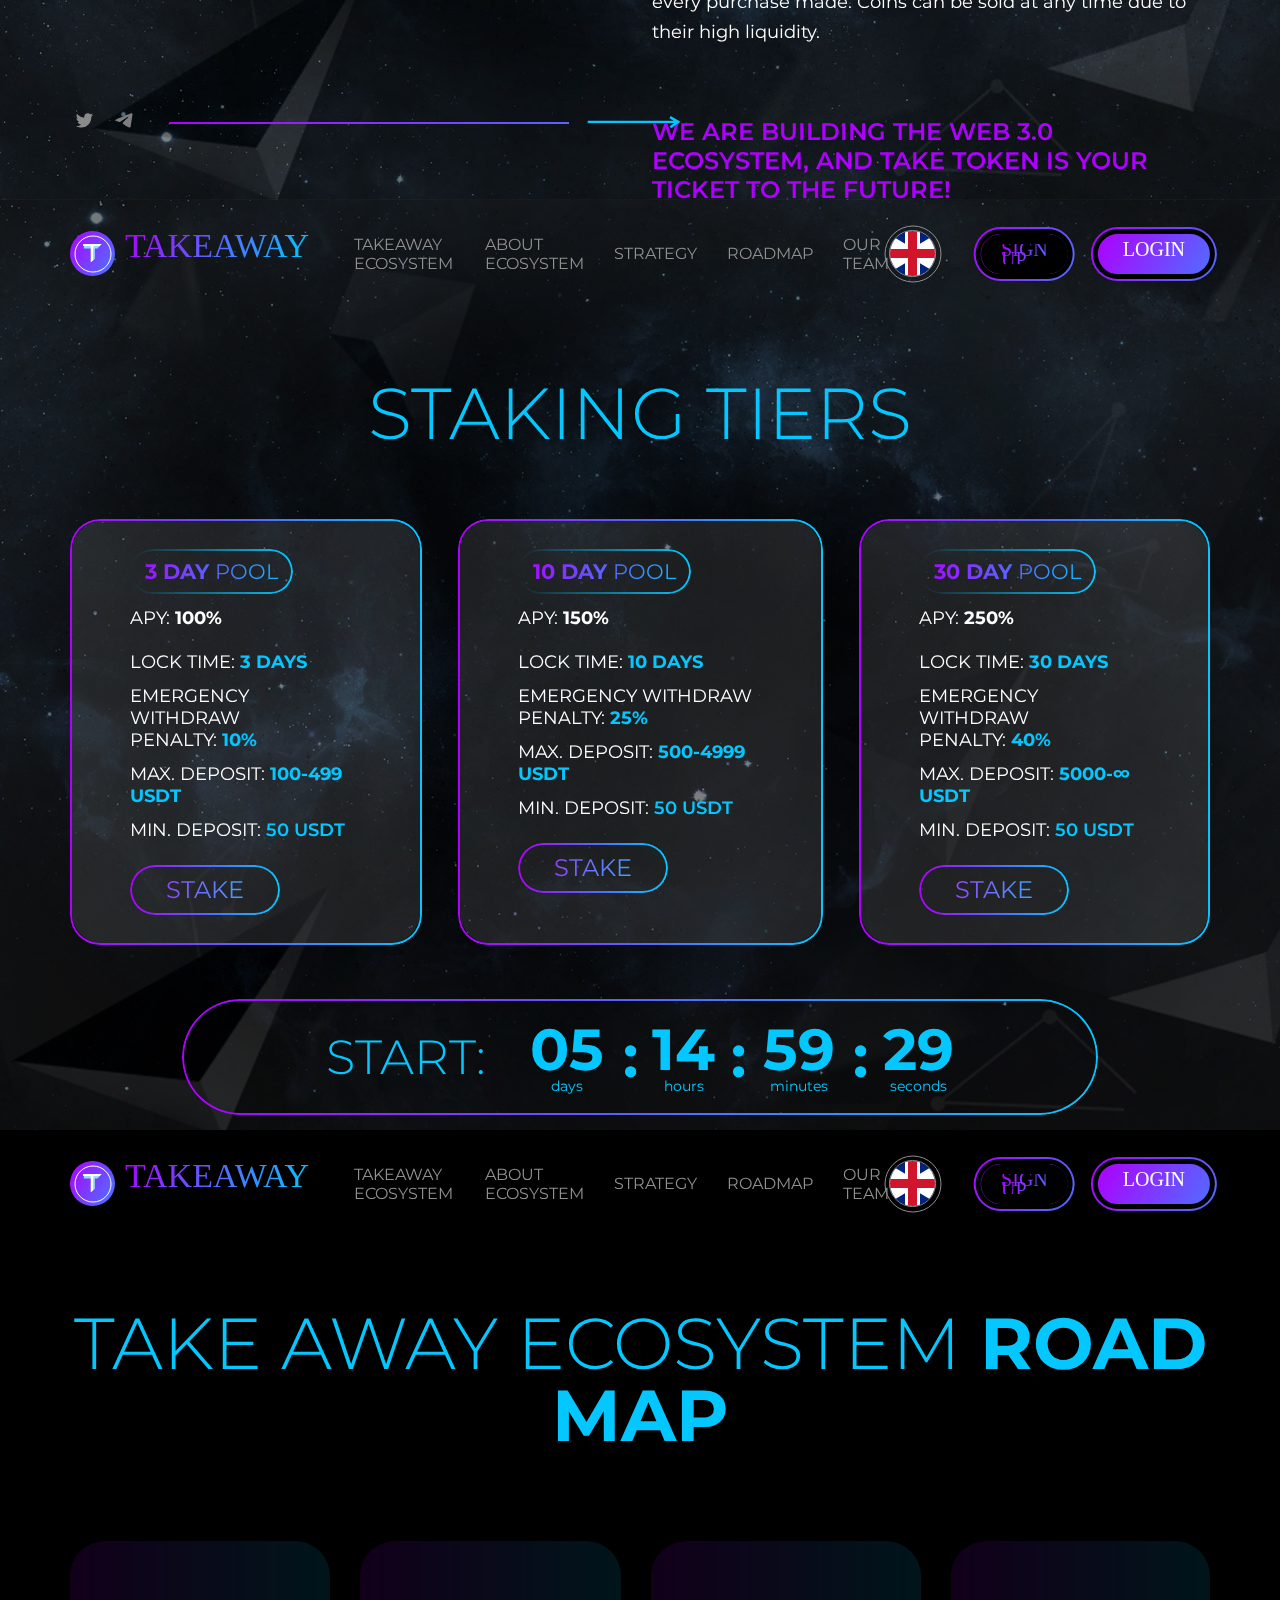
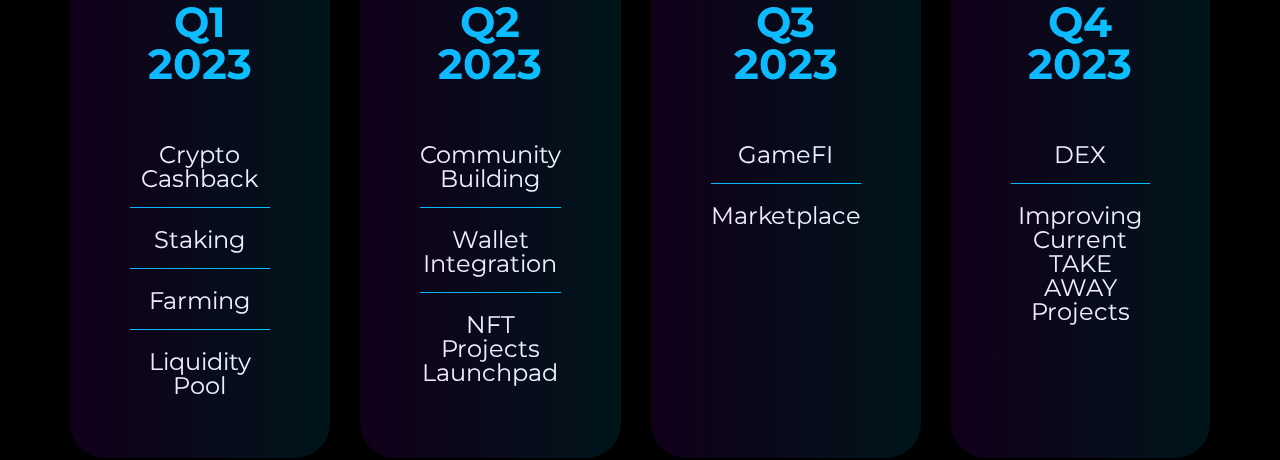
==== commit 6c6c9379: "Road map section was added" ====
--- a/index.html
+++ b/index.html
@@ -16,7 +16,7 @@
 </head>
 <body>
 
-    <section class="hor-slide" hidden>
+    <section class="hor-slide">
         <div class="container">
             <header class="header">
                 <div class="header-top">
@@ -143,8 +143,177 @@
     </section>
     <!-- /.hor-slide -->
 
+    <section class="hor-slide hor-slide__second">
+      <div class="container">
+          <header class="header">
+              <div class="header-top">
+                  <div class="header-top__logo">
+                      <a href="index.html">
+                          <i class="icon"></i>
+                          <!-- /.icon -->
+                          <span>Takeaway</span>
+                      </a>
+                  </div>
+                  <!-- /.header-top__logo -->
+                  <nav class="header-top__nav">
+                      <ul>
+                          <li><a href="#">Takeaway ecosystem</a></li>
+                          <li><a href="#">About ecosystem</a></li>
+                          <li><a href="#">Strategy</a></li>
+                          <li><a href="#">Roadmap</a></li>
+                          <li><a href="#">Our team</a></li>
+                      </ul>
+                  </nav>
+                  <!-- /.header-top__nav -->
+                  <div class="header-top__lang">
+                      <ul>
+                          <li><a href="#"><img src="img/britain.svg" alt="Flag"></a></li>
+                      </ul>
+                  </div>
+                  <!-- /.header-top__lang -->
+                  <div class="header-top__btns">
+                      <ul>
+                          <li>
+                              <a class="border-btn" href="#">
+                                  <span>Sign up</span>
+                              </a>
+                          </li>
+                          <li>
+                              <a class="fill-btn" href="#">
+                                  <span>Login</span>
+                              </a>
+                          </li>
+                      </ul>
+                  </div>
+                  <!-- /.header-top__btns -->
+              </div>
+              <!-- /.header-top -->
+          </header>
+          <!-- /.header -->
+          <div class="hor-slide__content">
+              <div class="row">
+                  <div class="col-lg-6">
+                      <div class="hor-slide__second-image">
+                          <img src="img/mobile-coin.png" alt="Phone">
+                          <img src="img/circle-dots.png" alt="Dots">
+                      </div>
+                      <!-- /.hor-slide__second-image -->
+                  </div>
+                  <!-- /.col-lg-6 -->
+                  <div class="col-lg-6">
+                      <div class="slide-title">
+                          <h1>
+                              Take away <span>ecosystem</span>
+                          </h1>
+                          <div class="slide-title__shadow">
+                              <div class="slide-title__shadow-glow">
+                                  Take away
+                              </div>
+                              <!-- /.slide-title__shadow-glow -->
+                              <div class="slide-title__shadow-blink">
+                                  ecosystem
+                              </div>
+                              <!-- /.slide-title__shadow-blink -->
+                          </div>
+                          <!-- /.slide-title__shadow-shadow -->
+                      </div>
+                      <!-- /.slide-title -->
+                      <div class="slide-description">
+                          <p><strong>TAKE AWAY ECOSYSTEM</strong> is a cashback-based ecosystem combining DeFi, GameFi, DEX, Farming, and Staking projects.</p>
+                          <p>Our difference is cryptocurrency-based cashback with a real economy. As a result, the TAKE coin price increases with every purchase made. Coins can be sold at any time due to their high liquidity.</p>
+                      </div>
+                      <!-- /.slide-description -->
+                      <div class="slide-subtitle">We are building the WEB 3.0 ecosystem, and TAKE token is your ticket to the future!</div>
+                      <!-- /.slide-subtitle -->
+                      <a href="#" class="fill-btn">
+                          <span>Buy/Sale take</span>
+                      </a>
+                      <!-- /.fill-btn -->
+                  </div>
+                  <!-- /.col-lg-6 -->
+              </div>
+              <!-- /.row -->
+              <div class="hor-slide__bottom">
+                  <div class="hor-slide__bottom-social">
+                      <ul>
+                          <li><a href="#"><img src="img/twitter.svg" alt="Twitter"></a></li>
+                          <li><a href="#"><img src="img/telegram.svg" alt="Telegram"></a></li>
+                      </ul>
+                  </div>
+                  <!-- /.hor-slide__bottom-social -->
+                  <div class="hor-slide__bottom-arrow">
+                      <span></span>
+                      <span></span>
+                  </div>
+                  <!-- /.hor-slide__bottom-arrow -->
+              </div>
+              <!-- /.hor-slide__bottom -->
+          </div>
+      </div>
+      <!-- /.first-slide__content -->
+      <div class="particle-dust">
+          <ul class="particle-dust__scene" data-friction-x="2" data-friction-y="1">
+              <li class="layer" id="specks" data-depth="0.1"></li>
+              <li class="layer" id="layer-2" data-depth="0.25">
+                  <div class="img" id="img-2"></div>
+              </li>
+              <li class="layer" id="layer-3" data-depth="0.45">
+                  <div class="img" id="img-3"></div>
+              </li>
+          </ul>
+      </div>
+      <!-- /.particle-dust -->
+      <div id="particles-triangle"></div>
+    </section>
+    <!-- /.hor-slide -->
+
     <section class="tiers">
       <div class="container">
+        <header class="header">
+          <div class="header-top">
+              <div class="header-top__logo">
+                  <a href="index.html">
+                      <i class="icon"></i>
+                      <!-- /.icon -->
+                      <span>Takeaway</span>
+                  </a>
+              </div>
+              <!-- /.header-top__logo -->
+              <nav class="header-top__nav">
+                  <ul>
+                      <li><a href="#">Takeaway ecosystem</a></li>
+                      <li><a href="#">About ecosystem</a></li>
+                      <li><a href="#">Strategy</a></li>
+                      <li><a href="#">Roadmap</a></li>
+                      <li><a href="#">Our team</a></li>
+                  </ul>
+              </nav>
+              <!-- /.header-top__nav -->
+              <div class="header-top__lang">
+                  <ul>
+                      <li><a href="#"><img src="img/britain.svg" alt="Flag"></a></li>
+                  </ul>
+              </div>
+              <!-- /.header-top__lang -->
+              <div class="header-top__btns">
+                  <ul>
+                      <li>
+                          <a class="border-btn" href="#">
+                              <span>Sign up</span>
+                          </a>
+                      </li>
+                      <li>
+                          <a class="fill-btn" href="#">
+                              <span>Login</span>
+                          </a>
+                      </li>
+                  </ul>
+              </div>
+              <!-- /.header-top__btns -->
+          </div>
+          <!-- /.header-top -->
+        </header>
+        <!-- /.header -->
         <div class="tiers__content">
           <h2 class="section-heading text-center tiers__heading">
             Staking tiers
@@ -367,6 +536,154 @@
     </section>
     <!-- /.tiers -->
 
+    <section class="road-map">
+      <div class="container">
+        <header class="header">
+          <div class="header-top">
+              <div class="header-top__logo">
+                  <a href="index.html">
+                      <i class="icon"></i>
+                      <!-- /.icon -->
+                      <span>Takeaway</span>
+                  </a>
+              </div>
+              <!-- /.header-top__logo -->
+              <nav class="header-top__nav">
+                  <ul>
+                      <li><a href="#">Takeaway ecosystem</a></li>
+                      <li><a href="#">About ecosystem</a></li>
+                      <li><a href="#">Strategy</a></li>
+                      <li><a href="#">Roadmap</a></li>
+                      <li><a href="#">Our team</a></li>
+                  </ul>
+              </nav>
+              <!-- /.header-top__nav -->
+              <div class="header-top__lang">
+                  <ul>
+                      <li><a href="#"><img src="img/britain.svg" alt="Flag"></a></li>
+                  </ul>
+              </div>
+              <!-- /.header-top__lang -->
+              <div class="header-top__btns">
+                  <ul>
+                      <li>
+                          <a class="border-btn" href="#">
+                              <span>Sign up</span>
+                          </a>
+                      </li>
+                      <li>
+                          <a class="fill-btn" href="#">
+                              <span>Login</span>
+                          </a>
+                      </li>
+                  </ul>
+              </div>
+              <!-- /.header-top__btns -->
+          </div>
+          <!-- /.header-top -->
+      </header>
+      <!-- /.header -->
+        <h2 class="road-map__heading section-heading text-center">
+          TAKE AWAY ECOSYSTEM
+          <span class="bold">
+            Road Map
+          </span>
+        </h2>
+        <!-- /.road-map__heading -->
+        <div class="road-map__cards">
+          <div class="road-map__card text-center">
+            <h3 class="road-map__card-title bold text-blue">
+              Q1 2023
+            </h3>
+            <!-- /.road-map__card-title -->
+            <ul class="road-map__list">
+              <li class="road-map__item">
+                Crypto Cashback
+              </li>
+              <!-- /.road-map__item -->
+              <li class="road-map__item">
+                Staking
+              </li>
+              <!-- /.road-map__item -->
+              <li class="road-map__item">
+                Farming
+              </li>
+              <!-- /.road-map__item -->
+              <li class="road-map__item">
+                Liquidity Pool
+              </li>
+              <!-- /.road-map__item -->
+            </ul>
+            <!-- /.road-map__list -->
+          </div>
+          <!-- /.road-map__card -->
+          <div class="road-map__card text-center">
+            <h3 class="road-map__card-title bold text-blue">
+              Q2 2023
+            </h3>
+            <!-- /.road-map__card-title -->
+            <ul class="road-map__list">
+              <li class="road-map__item">
+                Community Building
+              </li>
+              <!-- /.road-map__item -->
+              <li class="road-map__item">
+                Wallet Integration
+              </li>
+              <!-- /.road-map__item -->
+              <li class="road-map__item">
+                NFT Projects
+                <br>
+                Launchpad
+              </li>
+              <!-- /.road-map__item -->
+            </ul>
+            <!-- /.road-map__list -->
+          </div>
+          <!-- /.road-map__card -->
+          <div class="road-map__card text-center">
+            <h3 class="road-map__card-title bold text-blue">
+              Q3 2023
+            </h3>
+            <!-- /.road-map__card-title -->
+            <ul class="road-map__list">
+              <li class="road-map__item">
+                GameFI
+              </li>
+              <!-- /.road-map__item -->
+              <li class="road-map__item">
+                Marketplace
+              </li>
+            </ul>
+            <!-- /.road-map__list -->
+          </div>
+          <!-- /.road-map__card -->
+          <div class="road-map__card text-center">
+            <h3 class="road-map__card-title bold text-blue">
+              Q4 2023
+            </h3>
+            <!-- /.road-map__card-title -->
+            <ul class="road-map__list">
+              <li class="road-map__item">
+                DEX
+              </li>
+              <!-- /.road-map__item -->
+              <li class="road-map__item">
+                Improving Current
+                <br>
+                TAKE AWAY Projects
+              </li>
+            </ul>
+            <!-- /.road-map__list -->
+          </div>
+          <!-- /.road-map__card -->
+        </div>
+        <!-- /.road-map__cards -->
+      </div>
+      <!-- /.container -->
+    </section>
+    <!-- /.road-map -->
+
     <!-- Particle JS -->
     <script src="js/particles.min.js"></script>
     <!-- Main JS -->
--- a/scss/main.css
+++ b/scss/main.css
@@ -6,7 +6,7 @@
   src: url("//db.onlinewebfonts.com/t/30b687bc276e6b249902acc9ad3a0e63.eot");
   src: url("//db.onlinewebfonts.com/t/30b687bc276e6b249902acc9ad3a0e63.eot?#iefix") format("embedded-opentype"), url("//db.onlinewebfonts.com/t/30b687bc276e6b249902acc9ad3a0e63.woff2") format("woff2"), url("//db.onlinewebfonts.com/t/30b687bc276e6b249902acc9ad3a0e63.woff") format("woff"), url("//db.onlinewebfonts.com/t/30b687bc276e6b249902acc9ad3a0e63.ttf") format("truetype"), url("//db.onlinewebfonts.com/t/30b687bc276e6b249902acc9ad3a0e63.svg#Metal-Variable") format("svg");
 }
-.tiers__time::before, .tiers__card:before, .button--outline:before, .tiers__card-heading, .button {
+.road-map__card::before, .tiers__time::before, .tiers__card:before, .button--outline:before, .tiers__card-heading, .button {
   background: linear-gradient(to right, #ae00ff, #04c7ff);
 }
 
@@ -38,6 +38,16 @@
   margin: 0;
   padding: 0;
   list-style: none;
+}
+
+h1,
+h2,
+h3,
+h4,
+h5,
+h6,
+p {
+  margin: 0;
 }
 
 .section-heading {
@@ -336,6 +346,7 @@
 }
 
 .tiers {
+  padding-top: 30px;
   position: relative;
   height: 100vh;
   background-color: #000;
@@ -451,6 +462,51 @@
 .tiers__time-value {
   font-size: 14px;
   line-height: 100%;
+}
+
+.road-map {
+  padding-top: 30px;
+  height: 100vh;
+}
+.road-map__heading {
+  margin-bottom: 90px;
+}
+.road-map__cards {
+  display: flex;
+  gap: 30px;
+  max-width: 1400px;
+  margin: 0 auto;
+}
+.road-map__card {
+  position: relative;
+  padding: 60px;
+  width: 100%;
+}
+.road-map__card::before {
+  content: "";
+  border-radius: 35px;
+  width: 100%;
+  height: 100%;
+  position: absolute;
+  top: 0;
+  left: 0;
+  opacity: 0.102;
+  box-shadow: 0px 8px 21px 0px rgba(0, 0, 0, 0.004);
+}
+.road-map__card-title {
+  font-size: 42px;
+  line-height: 100%;
+  margin-bottom: 58px;
+}
+.road-map__item {
+  color: #fff;
+  font-size: 24px;
+  line-height: 100%;
+}
+.road-map__item:not(:last-child) {
+  border-bottom: 1px solid #04c7ff;
+  padding-bottom: 16px;
+  margin-bottom: 20px;
 }
 
 .slide-title h1 {
